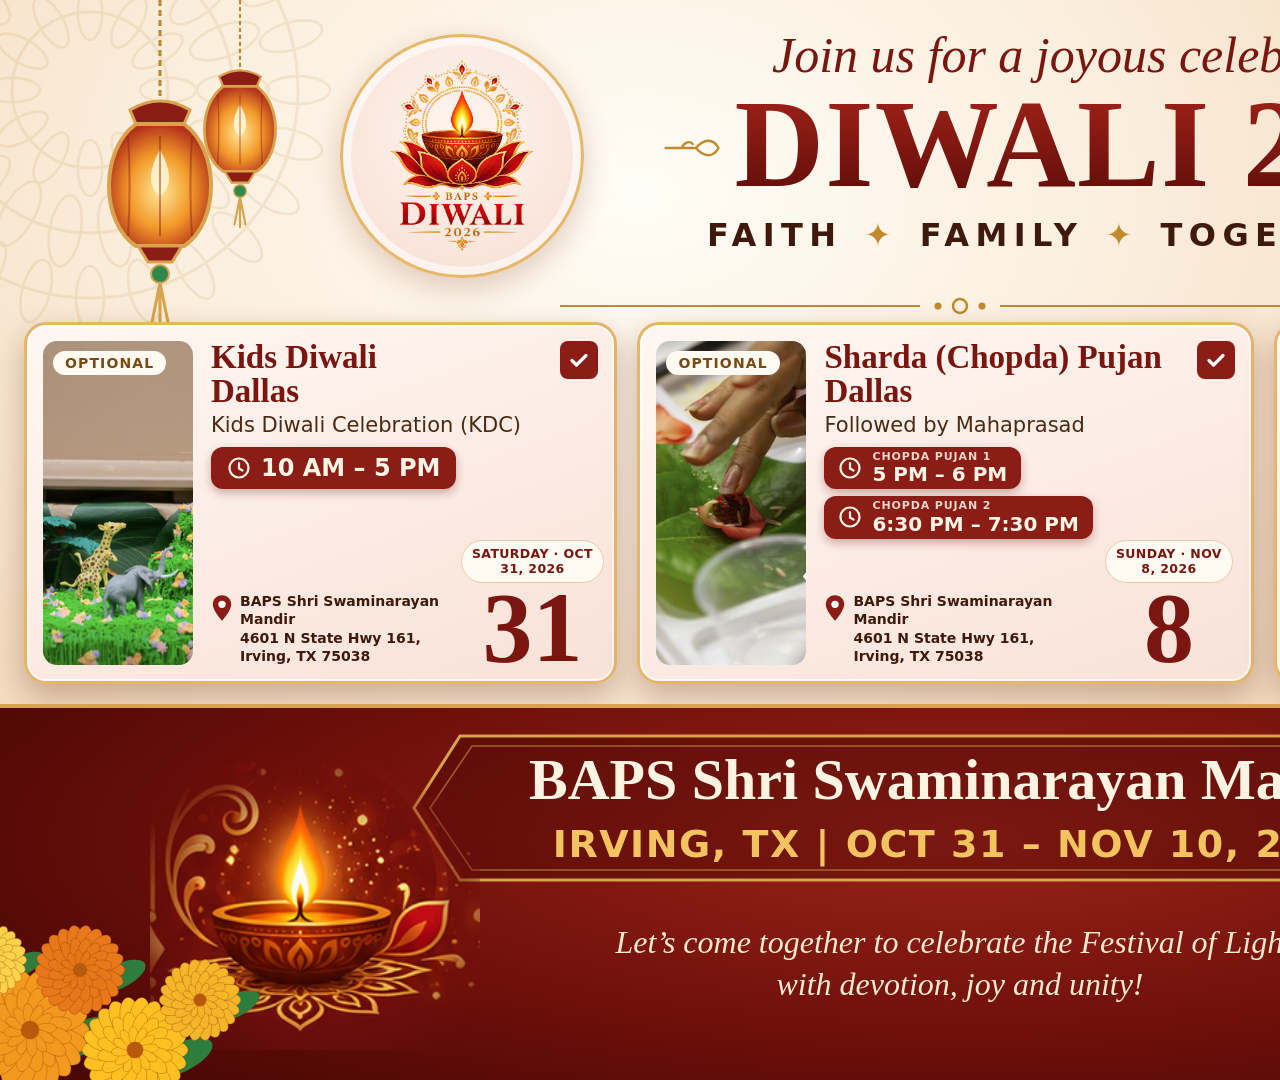
==== _events_slide.html @ c7bb71d6 "feat: celebration slide with all three events _events_slide.html renders a 3840x2160 slide modelled " ====
<!doctype html>
<html lang="en"><head><meta charset="utf-8"><title>Diwali 2026 events — slide</title>
<!-- 16:9 celebration slide listing every event. Render at 1920x1080 @2x.
     Cards are built from calendar.js, so names, times and dates always match
     the site. Diyas are cropped from assets/festival-background.png. -->
<style>
  * { box-sizing: border-box; margin: 0; }
  body { position: relative; width: 1920px; height: 1080px; overflow: hidden;
    font-family: system-ui, -apple-system, 'Segoe UI', sans-serif; color: #3f1a0c;
    background: radial-gradient(ellipse 70% 60% at 50% 18%, #fffdf6 0%, #fbeedd 55%, #f3dcc0 100%); }
  .serif { font-family: Georgia, 'Times New Roman', serif; }

  /* Faint mandala rings behind the header corners. */
  .mandala { position: absolute; width: 520px; height: 520px; opacity: .13; }
  .mandala.l { left: -170px; top: -170px; } .mandala.r { right: -170px; top: -170px; }

  /* ---------- Header ---------- */
  .badge-logo { position: absolute; left: 340px; top: 34px; width: 244px; height: 244px; border-radius: 50%;
    display: grid; place-items: center;
    background: radial-gradient(circle at 50% 40%, #fff6ef, #f6dcd0);
    border: 3px solid #e6b86a; box-shadow: 0 10px 30px rgba(120,40,10,.22), inset 0 0 0 8px rgba(255,255,255,.6); }
  .badge-logo img { width: 84%; height: auto; }
  .head { position: absolute; left: 600px; right: 290px; top: 26px; text-align: center; }
  .join { font-size: 50px; font-style: italic; color: #7a160f; }
  h1 { margin-top: 2px; font-size: 124px; line-height: .95; white-space: nowrap; font-weight: 700; letter-spacing: .01em;
    background: linear-gradient(180deg, #a3231a, #5e0c07); -webkit-background-clip: text; background-clip: text; color: transparent; }
  .flank { display: inline-block; vertical-align: middle; width: 56px; height: 28px; margin: 0 14px 20px; }
  .tag { margin-top: 12px; font-size: 32px; font-weight: 700; letter-spacing: .2em; color: #3f1a0c; }
  .tag b { color: #c28a2c; margin: 0 22px; }
  .rule { position: absolute; left: 560px; right: 560px; top: 296px; height: 20px; }

  /* Hanging lanterns */
  .lantern { position: absolute; top: 0; }

  /* ---------- Event cards ---------- */
  .cards { position: absolute; left: 24px; right: 24px; top: 322px; height: 362px;
    display: grid; grid-template-columns: repeat(3, 1fr); gap: 20px; }
  .card { position: relative; display: flex; gap: 18px; padding: 16px; border-radius: 22px;
    background: linear-gradient(160deg, #fff7f2, #f9e2d8);
    border: 3px solid #e5b56a; box-shadow: 0 12px 30px rgba(90,20,6,.28), inset 0 0 0 2px rgba(255,255,255,.7); }
  .photo { position: relative; flex: none; width: 150px; border-radius: 14px; overflow: hidden; }
  .photo img { width: 100%; height: 100%; object-fit: cover; display: block; }
  .chip { position: absolute; top: 10px; left: 10px; padding: 4px 12px; border-radius: 999px;
    background: #fffaf2; font-size: 14px; font-weight: 800; letter-spacing: .08em; color: #7a4a14; }
  .body { position: relative; flex: 1; min-width: 0; display: flex; flex-direction: column; }
  .tick { position: absolute; top: 0; right: 0; width: 38px; height: 38px; border-radius: 8px;
    background: #8c1d16; display: grid; place-items: center; }
  h2 { padding-right: 46px; font-size: 33px; line-height: 1.02; font-weight: 700; color: #7a160f; }
  .sub { margin-top: 5px; font-size: 21px; color: #4a2a14; }
  /* Lower half: times and address on the left, the date in its own column. */
  .lower { flex: 1; min-height: 0; display: flex; gap: 10px; margin-top: 10px; }
  .left { flex: 1; min-width: 0; display: flex; flex-direction: column; }
  .times { display: flex; flex-direction: column; gap: 7px; align-items: flex-start; }
  .time { display: flex; align-items: center; gap: 10px; padding: 7px 16px; border-radius: 12px;
    background: #8c1d16; color: #fff6e6; font-size: 24px; font-weight: 800; white-space: nowrap;
    box-shadow: 0 4px 10px rgba(92,12,6,.3); }
  .time.two { padding: 4px 14px; font-size: 20px; line-height: 1.1; }
  .time.two span { display: flex; flex-direction: column; }
  .time.two small { font-size: 11px; letter-spacing: .08em; font-weight: 700; opacity: .85; }
  .addr { margin-top: auto; display: flex; gap: 7px; font-size: 14px; line-height: 1.3; font-weight: 600; color: #3f1a0c; }
  .addr b { display: block; font-weight: 800; }
  .date { flex: none; width: 132px; display: flex; flex-direction: column; align-items: center; justify-content: flex-end; }
  .pill { padding: 5px 10px; border-radius: 999px; background: #fffaf2; border: 1px solid #ecc9a6;
    font-size: 12.5px; font-weight: 800; letter-spacing: .03em; color: #7a160f; text-align: center; line-height: 1.25; white-space: nowrap; }
  .num { font-size: 100px; line-height: .9; margin-bottom: -8px; font-weight: 700; color: #7a160f; }

  /* ---------- Band ---------- */
  .band { position: absolute; left: 0; right: 0; top: 704px; bottom: 0; overflow: hidden;
    background: radial-gradient(ellipse 60% 90% at 50% 35%, #9a2419 0%, #6e0f0a 60%, #4a0805 100%);
    border-top: 4px solid #d9a24c; }
  .frame { position: absolute; left: 50%; top: 20px; transform: translateX(-50%); width: 1120px; height: 160px; }
  .band-title { position: absolute; left: 0; right: 0; top: 38px; text-align: center; color: #fff4e2; font-size: 58px; font-weight: 700; }
  .band-when { position: absolute; left: 0; right: 0; top: 114px; text-align: center; color: #f3c35f; font-size: 38px; font-weight: 800; letter-spacing: .04em; }
  .band-note { position: absolute; left: 0; right: 0; top: 214px; text-align: center; color: #fbe9d0; font-size: 32px; font-style: italic; line-height: 1.3; }
  .diya { position: absolute; bottom: 30px; width: 330px; height: auto;
    -webkit-mask-image: radial-gradient(ellipse 60% 60% at 50% 55%, #000 55%, transparent 100%);
            mask-image: radial-gradient(ellipse 60% 60% at 50% 55%, #000 55%, transparent 100%); }
  .diya.l { left: 150px; } .diya.r { right: 150px; }
  .marigolds { position: absolute; bottom: -20px; width: 300px; height: 190px; }
  .marigolds.l { left: -40px; } .marigolds.r { right: -40px; transform: scaleX(-1); }
</style></head>
<body>
  <svg class="mandala l" viewBox="-100 -100 200 200" id="m1"></svg>
  <svg class="mandala r" viewBox="-100 -100 200 200" id="m2"></svg>

  <svg class="lantern" style="left:60px" width="200" height="330" viewBox="0 0 200 330" id="lan1"></svg>
  <svg class="lantern" style="left:170px" width="140" height="230" viewBox="0 0 200 330" id="lan2"></svg>
  <svg class="lantern" style="right:170px" width="140" height="230" viewBox="0 0 200 330" id="lan3"></svg>
  <svg class="lantern" style="right:60px" width="200" height="330" viewBox="0 0 200 330" id="lan4"></svg>

  <div class="badge-logo"><img src="assets/diwali-logo-transparent.png" alt=""></div>
  <div class="head">
    <div class="join serif">Join us for a joyous celebration of</div>
    <h1 class="serif"><svg class="flank" viewBox="0 0 70 34"><path d="M2 17 H40 M40 17 C50 5 62 5 68 17 C62 29 50 29 40 17 Z M22 17 C26 9 32 8 36 12" fill="none" stroke="#c28a2c" stroke-width="3" stroke-linecap="round"/></svg>DIWALI 2026<svg class="flank" viewBox="0 0 70 34" style="transform:scaleX(-1)"><path d="M2 17 H40 M40 17 C50 5 62 5 68 17 C62 29 50 29 40 17 Z M22 17 C26 9 32 8 36 12" fill="none" stroke="#c28a2c" stroke-width="3" stroke-linecap="round"/></svg></h1>
    <div class="tag">FAITH<b>✦</b>FAMILY<b>✦</b>TOGETHERNESS</div>
  </div>
  <svg class="rule" viewBox="0 0 800 20" preserveAspectRatio="none"><line x1="0" y1="10" x2="360" y2="10" stroke="#c28a2c" stroke-width="2"/><line x1="440" y1="10" x2="800" y2="10" stroke="#c28a2c" stroke-width="2"/><circle cx="400" cy="10" r="7" fill="none" stroke="#c28a2c" stroke-width="2.5"/><circle cx="378" cy="10" r="3.5" fill="#c28a2c"/><circle cx="422" cy="10" r="3.5" fill="#c28a2c"/></svg>

  <div class="cards" id="cards"></div>

  <div class="band">
    <svg class="frame" viewBox="0 0 1120 160"><path d="M60 8 H1060 L1106 80 L1060 152 H60 L14 80 Z" fill="rgba(60,4,2,.35)" stroke="#d9a24c" stroke-width="3"/><path d="M72 18 H1048 L1090 80 L1048 142 H72 L30 80 Z" fill="none" stroke="rgba(217,162,76,.55)" stroke-width="1.5"/></svg>
    <div class="band-title serif">BAPS Shri Swaminarayan Mandir</div>
    <div class="band-when">IRVING, TX  |  OCT 31 – NOV 10, 2026</div>
    <div class="band-note serif">Let’s come together to celebrate the Festival of Lights<br>with devotion, joy and unity!</div>
    <img class="diya l" src="assets/slides/diya-left.png" alt="">
    <img class="diya r" src="assets/slides/diya-right.png" alt="">
    <svg class="marigolds l" viewBox="0 0 300 190" id="mg1"></svg>
    <svg class="marigolds r" viewBox="0 0 300 190" id="mg2"></svg>
  </div>

<script src="calendar.js"></script>
<script>
const NS = 'http://www.w3.org/2000/svg';
const el = (tag, attrs, parent) => { const n = document.createElementNS(NS, tag); for (const k in attrs) n.setAttribute(k, attrs[k]); parent.append(n); return n; };

// Mandala: concentric rings of petals.
for (const id of ['m1', 'm2']) {
  const g = document.getElementById(id);
  for (const [r, n, len] of [[30, 12, 14], [55, 18, 18], [80, 24, 16]]) {
    el('circle', { r, fill: 'none', stroke: '#b8872e', 'stroke-width': 1.2 }, g);
    for (let i = 0; i < n; i++) {
      const a = (i / n) * Math.PI * 2, x = Math.cos(a) * r, y = Math.sin(a) * r;
      el('ellipse', { cx: x, cy: y, rx: len / 3, ry: len / 1.3, transform: `rotate(${a * 180 / Math.PI + 90} ${x} ${y})`, fill: 'none', stroke: '#b8872e', 'stroke-width': 1 }, g);
    }
  }
}

// Hanging lantern: chain, cap, glowing body, tassel.
for (const id of ['lan1', 'lan2', 'lan3', 'lan4']) {
  const g = document.getElementById(id);
  const d = el('defs', {}, g);
  const glow = el('radialGradient', { id: id + 'g', cx: '50%', cy: '55%', r: '55%' }, d);
  el('stop', { offset: '0%', 'stop-color': '#ffe79a' }, glow); el('stop', { offset: '55%', 'stop-color': '#f39a2a' }, glow); el('stop', { offset: '100%', 'stop-color': '#b3341a' }, glow);
  el('line', { x1: 100, y1: 0, x2: 100, y2: 110, stroke: '#b8872e', 'stroke-width': 3, 'stroke-dasharray': '6 4' }, g);
  el('path', { d: 'M70 110 Q100 92 130 110 L124 124 H76 Z', fill: '#8c1d16', stroke: '#d9a24c', 'stroke-width': 3 }, g);
  el('path', { d: 'M76 124 C40 150 40 222 76 246 H124 C160 222 160 150 124 124 Z', fill: `url(#${id}g)`, stroke: '#d9a24c', 'stroke-width': 4 }, g);
  el('path', { d: 'M100 150 C88 170 88 188 100 196 C112 188 112 170 100 150 Z', fill: '#fff6d0', opacity: .9 }, g);
  for (const x of [68, 100, 132]) el('path', { d: `M${x} 136 Q${x + (100 - x) * .1} 185 ${x} 236`, fill: 'none', stroke: '#8c1d16', 'stroke-width': 2, opacity: .45 }, g);
  el('path', { d: 'M78 246 H122 L112 262 H88 Z', fill: '#8c1d16', stroke: '#d9a24c', 'stroke-width': 3 }, g);
  el('circle', { cx: 100, cy: 274, r: 9, fill: '#2f8a4a', stroke: '#d9a24c', 'stroke-width': 2 }, g);
  el('path', { d: 'M100 283 L92 322 M100 283 L100 326 M100 283 L108 322', stroke: '#d9a24c', 'stroke-width': 3, 'stroke-linecap': 'round' }, g);
}

// Marigold cluster: layered petal rings in orange and gold, with leaves.
for (const id of ['mg1', 'mg2']) {
  const g = document.getElementById(id);
  const flowers = [[70, 120, 58, '#f39a1e'], [175, 140, 52, '#ffc021'], [120, 60, 44, '#e8791a'], [240, 90, 40, '#f5b62a'], [30, 50, 36, '#ffd24a']];
  for (const [cx, cy, r] of flowers) el('ellipse', { cx: cx + r * .7, cy: cy + r * .5, rx: r * .7, ry: r * .28, fill: '#2f7d3c', transform: `rotate(-25 ${cx} ${cy})` }, g);
  for (const [cx, cy, r, c] of flowers) {
    for (const [rr, n, shade] of [[r, 22, 0], [r * .72, 16, 1], [r * .45, 12, 2]]) {
      for (let i = 0; i < n; i++) {
        const a = (i / n) * Math.PI * 2 + shade;
        el('ellipse', { cx: cx + Math.cos(a) * rr * .6, cy: cy + Math.sin(a) * rr * .6, rx: rr * .42, ry: rr * .2,
          transform: `rotate(${a * 180 / Math.PI} ${cx + Math.cos(a) * rr * .6} ${cy + Math.sin(a) * rr * .6})`,
          fill: c, stroke: 'rgba(120,40,0,.35)', 'stroke-width': .8, opacity: 1 - shade * .08 }, g);
      }
    }
    el('circle', { cx, cy, r: r * .16, fill: '#b85a0c' }, g);
  }
}

// Event cards, straight from calendar.js.
const { events, addresses } = DiwaliCalendar;
const byId = id => events.find(e => e.id === id);
const clock = '<svg width="24" height="24" viewBox="0 0 24 24"><circle cx="12" cy="12" r="9.5" fill="none" stroke="currentColor" stroke-width="2.2"/><path d="M12 7v5.5l3.5 2" fill="none" stroke="currentColor" stroke-width="2.2" stroke-linecap="round"/></svg>';
const pin = '<svg width="22" height="28" viewBox="0 0 24 30" style="flex:none;margin-top:2px"><path d="M12 1C6 1 2 5.5 2 11c0 7.5 10 18 10 18s10-10.5 10-18C22 5.5 18 1 12 1z" fill="#8c1d16"/><circle cx="12" cy="11" r="4" fill="#fff"/></svg>';
const tick = '<svg width="24" height="24" viewBox="0 0 24 24"><path d="M5 12.5l4.5 4.5L19 7.5" fill="none" stroke="#fff" stroke-width="3.2" stroke-linecap="round" stroke-linejoin="round"/></svg>';
const html = [];
for (const [ids, chip] of [[['kdc'], 'OPTIONAL'], [['morning', 'evening'], 'OPTIONAL'], [['dallas'], 'INCLUDED']]) {
  const e = byId(ids[0]);
  const [mandir, street, city, zip] = addresses[e.venue].split(', ');
  const [weekday, monthDay] = e.dateLabel.split(', ');
  const times = ids.map(id => byId(id)).map(s => ids.length > 1
    ? `<div class="time two">${clock}<span><small>${s.session.toUpperCase()}</small>${s.timeLabel}</span></div>`
    : `<div class="time">${clock}${s.timeLabel}</div>`).join('');
  html.push(`<div class="card">
    <div class="photo"><img src="${e.image.replace(/\.png$/, '-640.jpg')}" alt=""><span class="chip">${chip}</span></div>
    <div class="body">
      <span class="tick">${tick}</span>
      <h2 class="serif">${e.name}<br>Dallas</h2>
      <div class="sub">${e.subtitle.replace(/ · Dallas TX$/, '')}</div>
      <div class="lower">
        <div class="left">
          <div class="times">${times}</div>
          <div class="addr">${pin}<div><b>${mandir}</b>${street},<br>${city}, ${zip}</div></div>
        </div>
        <div class="date"><span class="pill">${weekday.toUpperCase()} · ${monthDay.split(' ')[0].slice(0, 3).toUpperCase()}<br>${monthDay.toUpperCase().replace(/^[A-Z]+ /, '')}, 2026</span>
          <span class="num serif">${Number(e.date.slice(6))}</span></div>
      </div>
    </div></div>`);
}
document.getElementById('cards').innerHTML = html.join('');
</script>
</body></html>
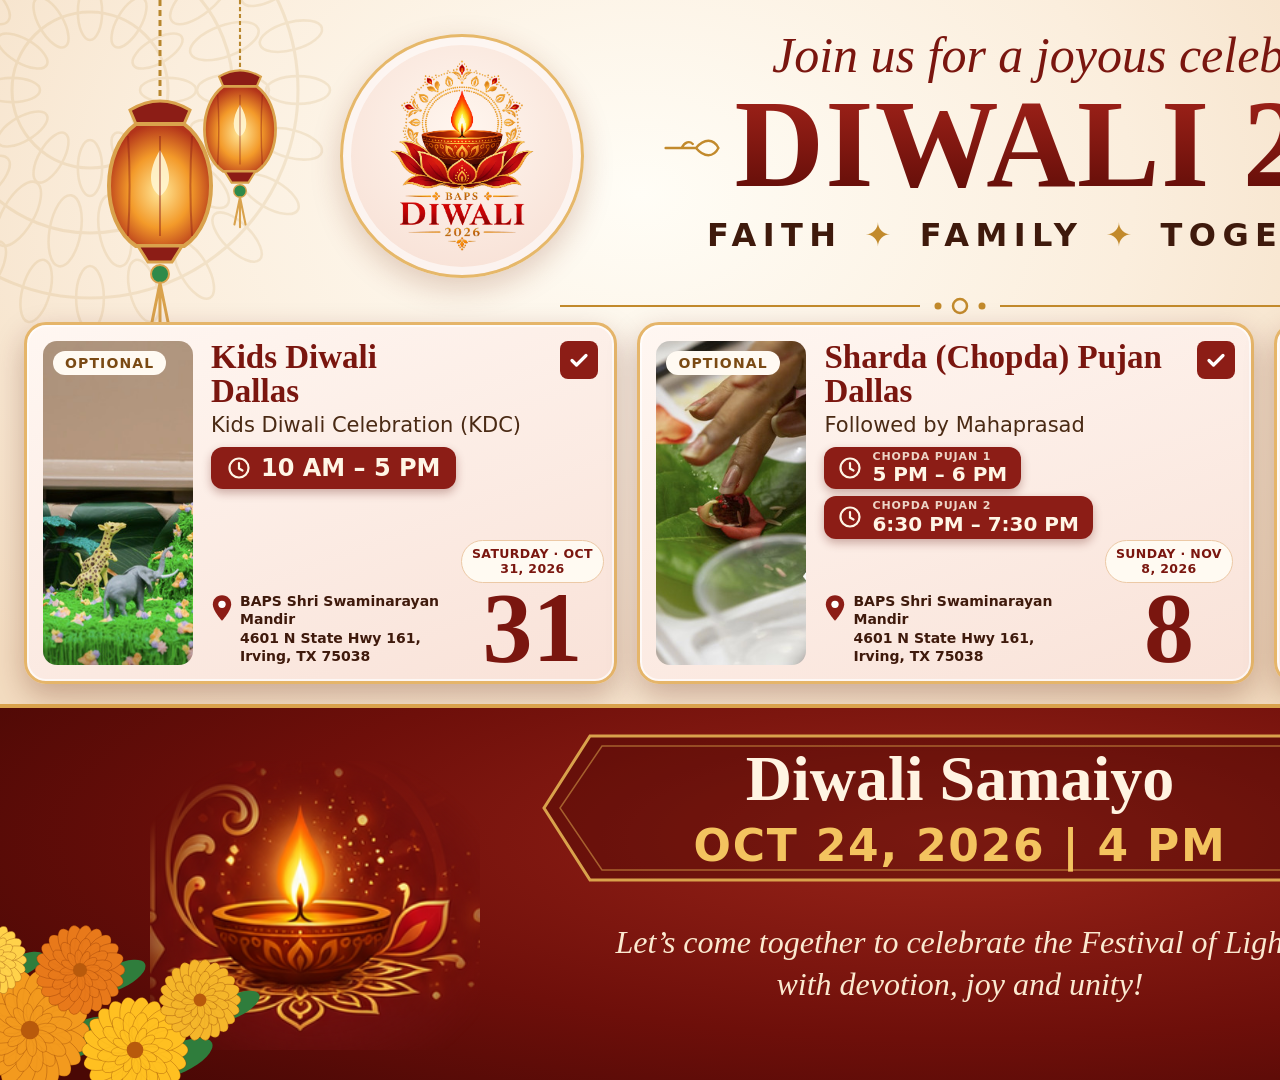
==== commit 54a01fa4: "feat: add Diwali Samaiyo (Oct 24, 4 PM) to the events slide band Slide only; the Samaiyo is not in c" ====
--- a/_events_slide.html
+++ b/_events_slide.html
@@ -68,9 +68,9 @@
   .band { position: absolute; left: 0; right: 0; top: 704px; bottom: 0; overflow: hidden;
     background: radial-gradient(ellipse 60% 90% at 50% 35%, #9a2419 0%, #6e0f0a 60%, #4a0805 100%);
     border-top: 4px solid #d9a24c; }
-  .frame { position: absolute; left: 50%; top: 20px; transform: translateX(-50%); width: 1120px; height: 160px; }
-  .band-title { position: absolute; left: 0; right: 0; top: 38px; text-align: center; color: #fff4e2; font-size: 58px; font-weight: 700; }
-  .band-when { position: absolute; left: 0; right: 0; top: 114px; text-align: center; color: #f3c35f; font-size: 38px; font-weight: 800; letter-spacing: .04em; }
+  .frame { position: absolute; left: 50%; top: 20px; transform: translateX(-50%); width: 860px; height: 160px; }
+  .band-title { position: absolute; left: 0; right: 0; top: 34px; text-align: center; color: #fff4e2; font-size: 64px; font-weight: 700; }
+  .band-when { position: absolute; left: 0; right: 0; top: 112px; text-align: center; color: #f3c35f; font-size: 44px; font-weight: 800; letter-spacing: .04em; }
   .band-note { position: absolute; left: 0; right: 0; top: 214px; text-align: center; color: #fbe9d0; font-size: 32px; font-style: italic; line-height: 1.3; }
   .diya { position: absolute; bottom: 30px; width: 330px; height: auto;
     -webkit-mask-image: radial-gradient(ellipse 60% 60% at 50% 55%, #000 55%, transparent 100%);
@@ -99,9 +99,11 @@
   <div class="cards" id="cards"></div>
 
   <div class="band">
-    <svg class="frame" viewBox="0 0 1120 160"><path d="M60 8 H1060 L1106 80 L1060 152 H60 L14 80 Z" fill="rgba(60,4,2,.35)" stroke="#d9a24c" stroke-width="3"/><path d="M72 18 H1048 L1090 80 L1048 142 H72 L30 80 Z" fill="none" stroke="rgba(217,162,76,.55)" stroke-width="1.5"/></svg>
-    <div class="band-title serif">BAPS Shri Swaminarayan Mandir</div>
-    <div class="band-when">IRVING, TX  |  OCT 31 – NOV 10, 2026</div>
+    <svg class="frame" viewBox="0 0 860 160"><path d="M60 8 H800 L846 80 L800 152 H60 L14 80 Z" fill="rgba(60,4,2,.35)" stroke="#d9a24c" stroke-width="3"/><path d="M72 18 H788 L830 80 L788 142 H72 L30 80 Z" fill="none" stroke="rgba(217,162,76,.55)" stroke-width="1.5"/></svg>
+    <!-- Slide-only announcement: the Samaiyo is not in calendar.js, so it is
+         not on the site or in the calendar files. -->
+    <div class="band-title serif">Diwali Samaiyo</div>
+    <div class="band-when">OCT 24, 2026  |  4 PM</div>
     <div class="band-note serif">Let’s come together to celebrate the Festival of Lights<br>with devotion, joy and unity!</div>
     <img class="diya l" src="assets/slides/diya-left.png" alt="">
     <img class="diya r" src="assets/slides/diya-right.png" alt="">
